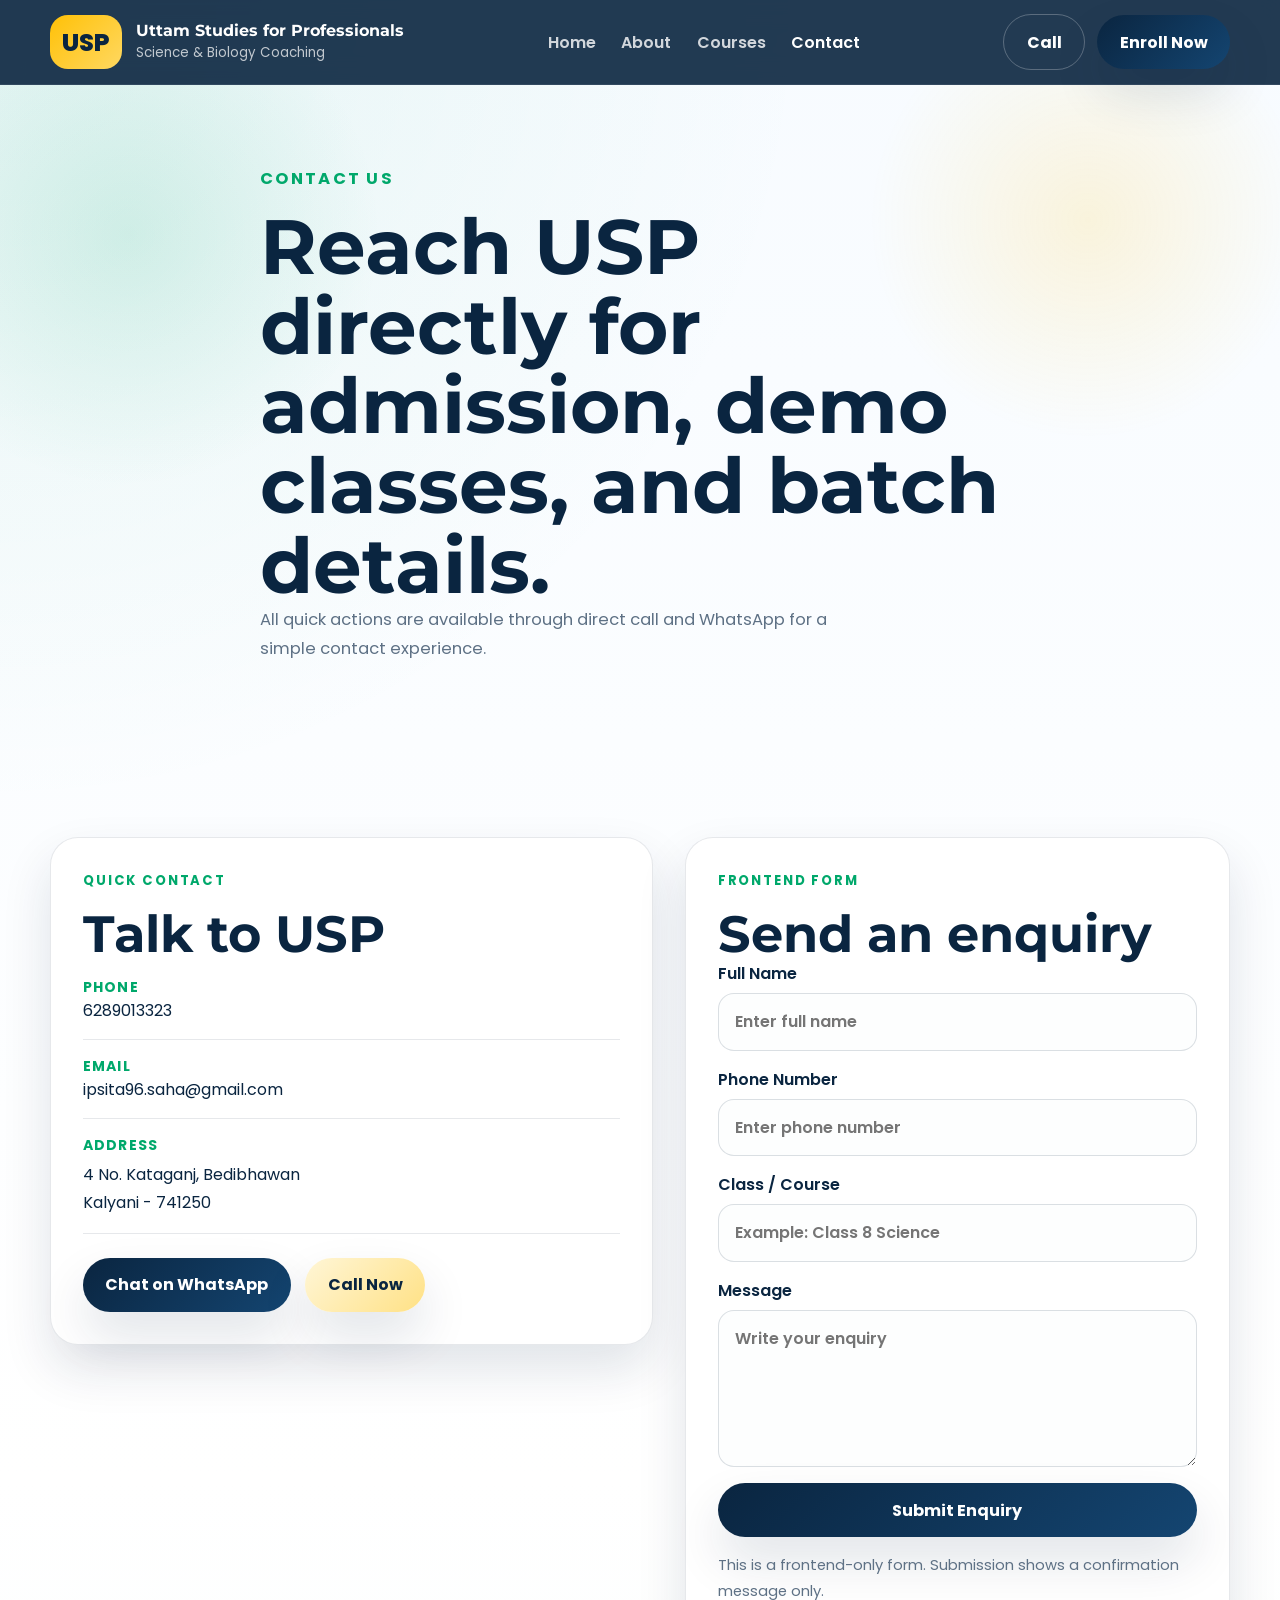
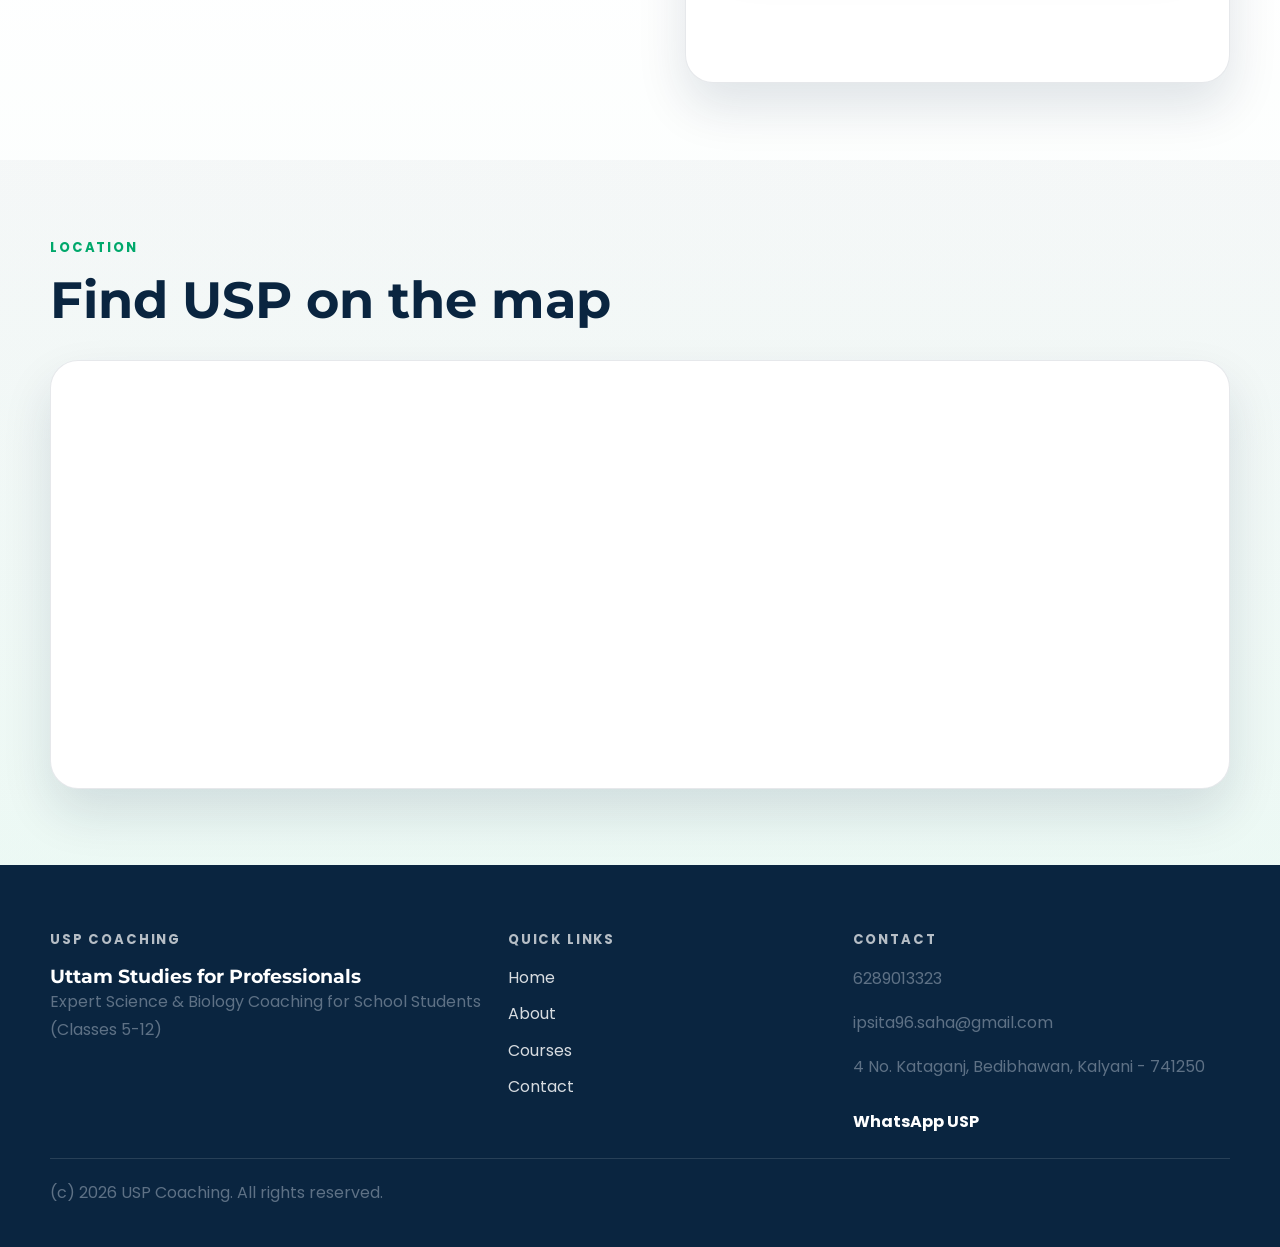
==== contact.html @ 81fa3f77 "first commi" ====
<!DOCTYPE html>
<html lang="en">
<head>
  <meta charset="UTF-8">
  <meta name="viewport" content="width=device-width, initial-scale=1.0">
  <title>Contact USP Coaching</title>
  <meta name="description" content="Contact USP Coaching through call, WhatsApp, email, address details, and a simple frontend enquiry form.">
  <link rel="preconnect" href="https://fonts.googleapis.com">
  <link rel="preconnect" href="https://fonts.gstatic.com" crossorigin>
  <link href="https://fonts.googleapis.com/css2?family=Montserrat:wght@600;700;800&family=Poppins:wght@400;500;600;700&display=swap" rel="stylesheet">
  <link rel="stylesheet" href="css/style.css">
</head>
<body data-page="contact">
  <div data-include="header"></div>
  <main>
    <section class="page-hero compact">
      <div class="container narrow reveal">
        <p class="section-label">Contact Us</p>
        <h1>Reach USP directly for admission, demo classes, and batch details.</h1>
        <p>All quick actions are available through direct call and WhatsApp for a simple contact experience.</p>
      </div>
    </section>
    <section class="section-block">
      <div class="container contact-layout">
        <div class="contact-card-panel reveal">
          <p class="section-label">Quick Contact</p>
          <h2>Talk to USP</h2>
          <div class="contact-item"><span>Phone</span><a href="tel:+916289013323">6289013323</a></div>
          <div class="contact-item"><span>Email</span><a href="mailto:ipsita96.saha@gmail.com">ipsita96.saha@gmail.com</a></div>
          <div class="contact-item"><span>Address</span><p>4 No. Kataganj, Bedibhawan<br>Kalyani - 741250</p></div>
          <div class="stacked-actions">
            <a class="btn btn-primary" href="https://wa.me/916289013323?text=Hello%20USP%2C%20please%20share%20admission%20details." target="_blank" rel="noreferrer">Chat on WhatsApp</a>
            <a class="btn btn-secondary" href="tel:+916289013323">Call Now</a>
          </div>
        </div>
        <div class="form-panel reveal">
          <p class="section-label">Frontend Form</p>
          <h2>Send an enquiry</h2>
          <form id="contactForm" class="contact-form">
            <label>Full Name<input type="text" name="name" placeholder="Enter full name" required></label>
            <label>Phone Number<input type="tel" name="phone" placeholder="Enter phone number" required></label>
            <label>Class / Course<input type="text" name="course" placeholder="Example: Class 8 Science"></label>
            <label>Message<textarea name="message" rows="5" placeholder="Write your enquiry"></textarea></label>
            <button class="btn btn-primary" type="submit">Submit Enquiry</button>
            <p class="form-note">This is a frontend-only form. Submission shows a confirmation message only.</p>
            <p id="formStatus" class="form-status" aria-live="polite"></p>
          </form>
        </div>
      </div>
    </section>
    <section class="section-block soft-bg">
      <div class="container">
        <div class="section-heading reveal">
          <p class="section-label">Location</p>
          <h2>Find USP on the map</h2>
        </div>
        <div class="map-frame reveal">
          <iframe title="USP Coaching location map" src="https://www.google.com/maps?q=Kalyani%20741250&z=14&output=embed" loading="lazy" referrerpolicy="no-referrer-when-downgrade"></iframe>
        </div>
      </div>
    </section>
  </main>
  <div data-include="footer"></div>
  <script src="js/script.js"></script>
</body>
</html>
---- css/style.css ----
:root {
  --primary: #0a2540;
  --secondary: #00a86b;
  --accent: #ffc107;
  --surface: #ffffff;
  --surface-soft: #f5fbff;
  --text: #16324d;
  --muted: #5e7185;
  --border: rgba(10, 37, 64, 0.1);
  --shadow: 0 24px 50px rgba(10, 37, 64, 0.12);
  --radius-lg: 28px;
  --radius-md: 20px;
  --container: 1180px;
}

* { box-sizing: border-box; }
html { scroll-behavior: smooth; }
body {
  margin: 0;
  font-family: "Poppins", sans-serif;
  color: var(--text);
  background:
    radial-gradient(circle at top left, rgba(0, 168, 107, 0.08), transparent 26%),
    linear-gradient(180deg, #f7fbff 0%, #ffffff 52%, #f2fbf8 100%);
}
img { max-width: 100%; display: block; }
a { color: inherit; text-decoration: none; }
button, input, textarea { font: inherit; }
.container { width: min(var(--container), calc(100% - 2rem)); margin: 0 auto; }
.narrow { max-width: 760px; }
.section-label {
  margin: 0 0 0.8rem;
  font-size: 0.82rem;
  text-transform: uppercase;
  letter-spacing: 0.14em;
  color: var(--secondary);
  font-weight: 700;
}
.section-label.light { color: rgba(255, 255, 255, 0.7); }
h1, h2, h3, .brand-copy strong { margin: 0; font-family: "Montserrat", sans-serif; }
p { margin-top: 0; line-height: 1.75; color: var(--muted); }

.btn {
  display: inline-flex;
  align-items: center;
  justify-content: center;
  min-height: 52px;
  padding: 0.9rem 1.4rem;
  border-radius: 999px;
  border: 0;
  cursor: pointer;
  font-weight: 700;
  transition: transform 180ms ease, box-shadow 180ms ease, background 180ms ease;
}
.btn:hover { transform: translateY(-2px); }
.btn-primary { background: linear-gradient(135deg, var(--primary), #144571); color: #fff; box-shadow: var(--shadow); }
.btn-primary.gold { background: linear-gradient(135deg, var(--accent), #ffb300); color: var(--primary); }
.btn-secondary { background: linear-gradient(135deg, #fff6d7, #ffe185); color: var(--primary); box-shadow: var(--shadow); }
.btn-secondary.light { background: rgba(255, 255, 255, 0.12); border: 1px solid rgba(255, 255, 255, 0.2); color: #fff; box-shadow: none; }
.btn-outline { background: transparent; border: 1px solid rgba(255, 255, 255, 0.26); color: #fff; }

.site-header {
  position: sticky;
  top: 0;
  z-index: 100;
  backdrop-filter: blur(12px);
  background: rgba(10, 37, 64, 0.9);
  border-bottom: 1px solid rgba(255, 255, 255, 0.08);
}
.navbar {
  display: grid;
  grid-template-columns: auto 1fr auto;
  align-items: center;
  gap: 1rem;
  min-height: 84px;
}
.brand-link { display: inline-flex; align-items: center; gap: 0.9rem; }
.brand-badge {
  display: inline-flex;
  align-items: center;
  justify-content: center;
  width: 72px;
  height: 54px;
  border-radius: 18px;
  background: linear-gradient(135deg, var(--accent), #ffd861);
  color: var(--primary);
  font-size: 1.55rem;
  font-weight: 800;
}
.brand-copy strong, .brand-copy small { display: block; color: #fff; }
.brand-copy small { margin-top: 0.18rem; opacity: 0.72; }
.site-nav { display: inline-flex; justify-content: center; gap: 1.6rem; }
.site-nav a { color: rgba(255, 255, 255, 0.8); font-weight: 600; }
.site-nav a.is-active { color: #fff; }
.nav-actions { display: inline-flex; align-items: center; gap: 0.75rem; }
.nav-toggle { display: none; width: 48px; height: 48px; background: transparent; border: 0; padding: 0; }
.nav-toggle span { display: block; width: 24px; height: 2px; margin: 5px auto; background: #fff; }

.hero-section, .page-hero { position: relative; padding: 5rem 0; }
.hero-section::before, .page-hero::before {
  content: "";
  position: absolute;
  inset: 0;
  background:
    radial-gradient(circle at 85% 20%, rgba(255, 193, 7, 0.14), transparent 18%),
    radial-gradient(circle at 10% 22%, rgba(0, 168, 107, 0.12), transparent 20%);
  pointer-events: none;
}
.hero-grid, .split-layout, .contact-layout {
  display: grid;
  grid-template-columns: 1.05fr 0.95fr;
  gap: 2rem;
  align-items: center;
}
.hero-content h1, .page-hero h1 {
  font-size: clamp(2.7rem, 6vw, 4.8rem);
  line-height: 1.04;
  color: var(--primary);
}
.hero-text, .page-hero p { font-size: 1.03rem; max-width: 620px; }
.hero-actions, .cta-buttons, .stacked-actions, .faculty-actions { display: flex; flex-wrap: wrap; gap: 0.9rem; }
.hero-points { display: flex; flex-wrap: wrap; gap: 0.8rem; margin-top: 1.6rem; }
.hero-points span, .hero-photo-note, .board-pill, .mini-tag { padding: 0.68rem 0.95rem; border-radius: 999px; font-weight: 600; }
.hero-points span { background: rgba(10, 37, 64, 0.06); color: var(--primary); }

.hero-media { position: relative; min-height: 580px; }
.hero-photo-card, .image-panel, .course-preview-card, .info-card, .testimonial-card, .stat-card, .contact-card-panel, .form-panel, .faculty-panel, .detailed-course-card, .map-frame, .cta-banner {
  background: var(--surface);
  border: 1px solid var(--border);
  box-shadow: var(--shadow);
}
.hero-photo-card {
  position: absolute;
  inset: 0 2rem 2rem 0;
  overflow: hidden;
  border-radius: 34px;
}
.hero-photo-card img { width: 100%; height: 100%; object-fit: cover; }
.hero-photo-card::after {
  content: "";
  position: absolute;
  inset: 0;
  background: linear-gradient(180deg, rgba(10, 37, 64, 0.04), rgba(10, 37, 64, 0.4));
}
.hero-photo-note { position: absolute; left: 1.2rem; bottom: 1.2rem; z-index: 1; background: rgba(255, 255, 255, 0.9); color: var(--primary); }
.hero-floating-card {
  position: absolute;
  display: grid;
  gap: 0.25rem;
  padding: 1rem 1.1rem;
  border-radius: 24px;
  color: #fff;
  box-shadow: var(--shadow);
}
.hero-floating-card strong { font-size: 1.1rem; }
.hero-floating-card span { opacity: 0.9; }
.card-accent-blue { top: 2rem; left: 1.5rem; background: linear-gradient(135deg, #0d5f9c, #1c8ad5); }
.card-accent-green { background: linear-gradient(135deg, #00925d, #00b977); }
.hero-floating-card.bottom { right: 0; bottom: 0; }

.stats-strip { margin-top: -1.2rem; padding-bottom: 1rem; }
.stats-grid, .cards-grid, .feature-grid, .boards-grid { display: grid; gap: 1.25rem; }
.stats-grid { grid-template-columns: repeat(4, minmax(0, 1fr)); }
.cards-grid.two-col { grid-template-columns: repeat(2, minmax(0, 1fr)); }
.feature-grid, .cards-grid.three-col { grid-template-columns: repeat(2, minmax(0, 1fr)); }
.cards-grid.four-col { grid-template-columns: repeat(4, minmax(0, 1fr)); }
.stat-card, .info-card, .testimonial-card { padding: 1.6rem; border-radius: var(--radius-md); }
.stat-card strong { display: block; color: var(--primary); font-size: 1.45rem; font-family: "Montserrat", sans-serif; }
.stat-card span { display: block; margin-top: 0.35rem; color: var(--muted); }

.section-block { padding: 4.8rem 0; }
.soft-bg { background: linear-gradient(180deg, rgba(10, 37, 64, 0.03), rgba(0, 168, 107, 0.04)); }
.section-heading { max-width: 700px; margin-bottom: 2rem; }
.section-heading h2, .content-panel h2, .cta-banner h2, .contact-card-panel h2, .form-panel h2, .faculty-panel h2, .detailed-course-body h2 {
  font-size: clamp(2rem, 4vw, 3.2rem);
  line-height: 1.08;
  color: var(--primary);
}
.course-preview-card, .detailed-course-card { overflow: hidden; border-radius: var(--radius-lg); }
.course-preview-card img, .detailed-course-card img, .image-panel img { width: 100%; height: 260px; object-fit: cover; }
.course-preview-body, .detailed-course-body { padding: 1.6rem; }
.mini-tag { display: inline-flex; background: rgba(0, 168, 107, 0.12); color: var(--secondary); }
.text-link { display: inline-flex; margin-top: 1rem; color: var(--primary); font-weight: 700; }
.content-panel, .contact-card-panel, .form-panel, .faculty-panel { padding: 2rem; border-radius: var(--radius-lg); }
.image-panel { overflow: hidden; border-radius: var(--radius-lg); }
.testimonial-card p { font-style: italic; }
.testimonial-card strong { color: var(--primary); }

.cta-banner-section { padding: 0 0 5rem; }
.cta-banner {
  display: flex;
  align-items: center;
  justify-content: space-between;
  gap: 1.5rem;
  padding: 2.2rem;
  border-radius: 32px;
  background: linear-gradient(135deg, var(--primary) 0%, #123d65 55%, #0a7a53 100%);
  color: #fff;
}
.cta-banner h2, .site-footer h3 { color: #fff; }
.cta-banner p { color: rgba(255, 255, 255, 0.78); }
.faculty-meta { color: var(--secondary); font-weight: 700; }
.detailed-course-grid { display: grid; gap: 1.5rem; }
.detailed-course-card { display: grid; grid-template-columns: 360px 1fr; }
.check-list { margin: 1rem 0 0; padding-left: 1.1rem; color: var(--muted); }
.check-list li + li { margin-top: 0.55rem; }
.boards-grid { grid-template-columns: repeat(4, minmax(0, 1fr)); }
.board-pill { text-align: center; background: #fff; border: 1px solid var(--border); color: var(--primary); box-shadow: var(--shadow); }

.contact-layout { align-items: start; }
.contact-item { padding: 1rem 0; border-bottom: 1px solid var(--border); }
.contact-item span {
  display: block;
  font-size: 0.88rem;
  font-weight: 700;
  text-transform: uppercase;
  letter-spacing: 0.08em;
  color: var(--secondary);
}
.contact-item a, .contact-item p { margin: 0.3rem 0 0; color: var(--primary); }
.stacked-actions { margin-top: 1.5rem; }
.contact-form { display: grid; gap: 1rem; }
.contact-form label { display: grid; gap: 0.45rem; color: var(--primary); font-weight: 600; }
.contact-form input, .contact-form textarea {
  width: 100%;
  padding: 0.95rem 1rem;
  border-radius: 16px;
  border: 1px solid rgba(10, 37, 64, 0.14);
  background: #fdfefe;
}
.form-note, .form-status { font-size: 0.92rem; }
.form-status { color: var(--secondary); font-weight: 600; }
.map-frame { overflow: hidden; border-radius: 28px; }
.map-frame iframe { width: 100%; height: 420px; border: 0; }

.site-footer {
  padding: 4rem 0 1.5rem;
  background: var(--primary);
  color: rgba(255, 255, 255, 0.84);
}
.footer-grid { display: grid; grid-template-columns: 1.15fr 0.85fr 1fr; gap: 1.5rem; }
.footer-links { display: grid; gap: 0.7rem; }
.footer-whatsapp { display: inline-flex; margin-top: 0.75rem; color: #fff; font-weight: 700; }
.footer-bottom { padding-top: 1.25rem; margin-top: 1.5rem; border-top: 1px solid rgba(255, 255, 255, 0.12); }

.reveal { opacity: 0; transform: translateY(24px); animation: riseIn 0.7s ease forwards; }
.reveal:nth-child(2) { animation-delay: 0.08s; }
.reveal:nth-child(3) { animation-delay: 0.16s; }
.reveal:nth-child(4) { animation-delay: 0.24s; }
@keyframes riseIn { to { opacity: 1; transform: translateY(0); } }

@media (max-width: 1024px) {
  .navbar, .hero-grid, .split-layout, .contact-layout, .detailed-course-card, .footer-grid { grid-template-columns: 1fr; }
  .navbar { grid-template-columns: auto auto; justify-content: space-between; }
  .site-nav, .nav-actions { display: none; width: 100%; }
  .site-header.is-open .site-nav, .site-header.is-open .nav-actions {
    display: flex;
    flex-direction: column;
    align-items: stretch;
    grid-column: 1 / -1;
  }
  .site-header.is-open .site-nav { gap: 1rem; padding: 1rem 0 0.4rem; }
  .site-header.is-open .nav-actions { padding-bottom: 1rem; }
  .nav-toggle { display: inline-block; }
  .stats-grid, .cards-grid.four-col, .boards-grid { grid-template-columns: repeat(2, minmax(0, 1fr)); }
  .hero-media { min-height: 500px; }
  .hero-photo-card { inset: 0 0 2rem 0; }
}

@media (max-width: 720px) {
  .hero-section, .page-hero, .section-block { padding: 4rem 0; }
  .feature-grid, .cards-grid.two-col, .cards-grid.three-col, .stats-grid, .boards-grid { grid-template-columns: 1fr; }
  .hero-content h1, .page-hero h1 { font-size: clamp(2.25rem, 13vw, 3.5rem); }
  .hero-media { min-height: 420px; }
  .hero-floating-card { position: static; margin-top: 1rem; }
  .hero-photo-card { position: relative; inset: auto; min-height: 320px; }
  .cta-banner { padding: 1.6rem; }
  .brand-copy strong { font-size: 0.95rem; }
  .brand-copy small { font-size: 0.78rem; }
}
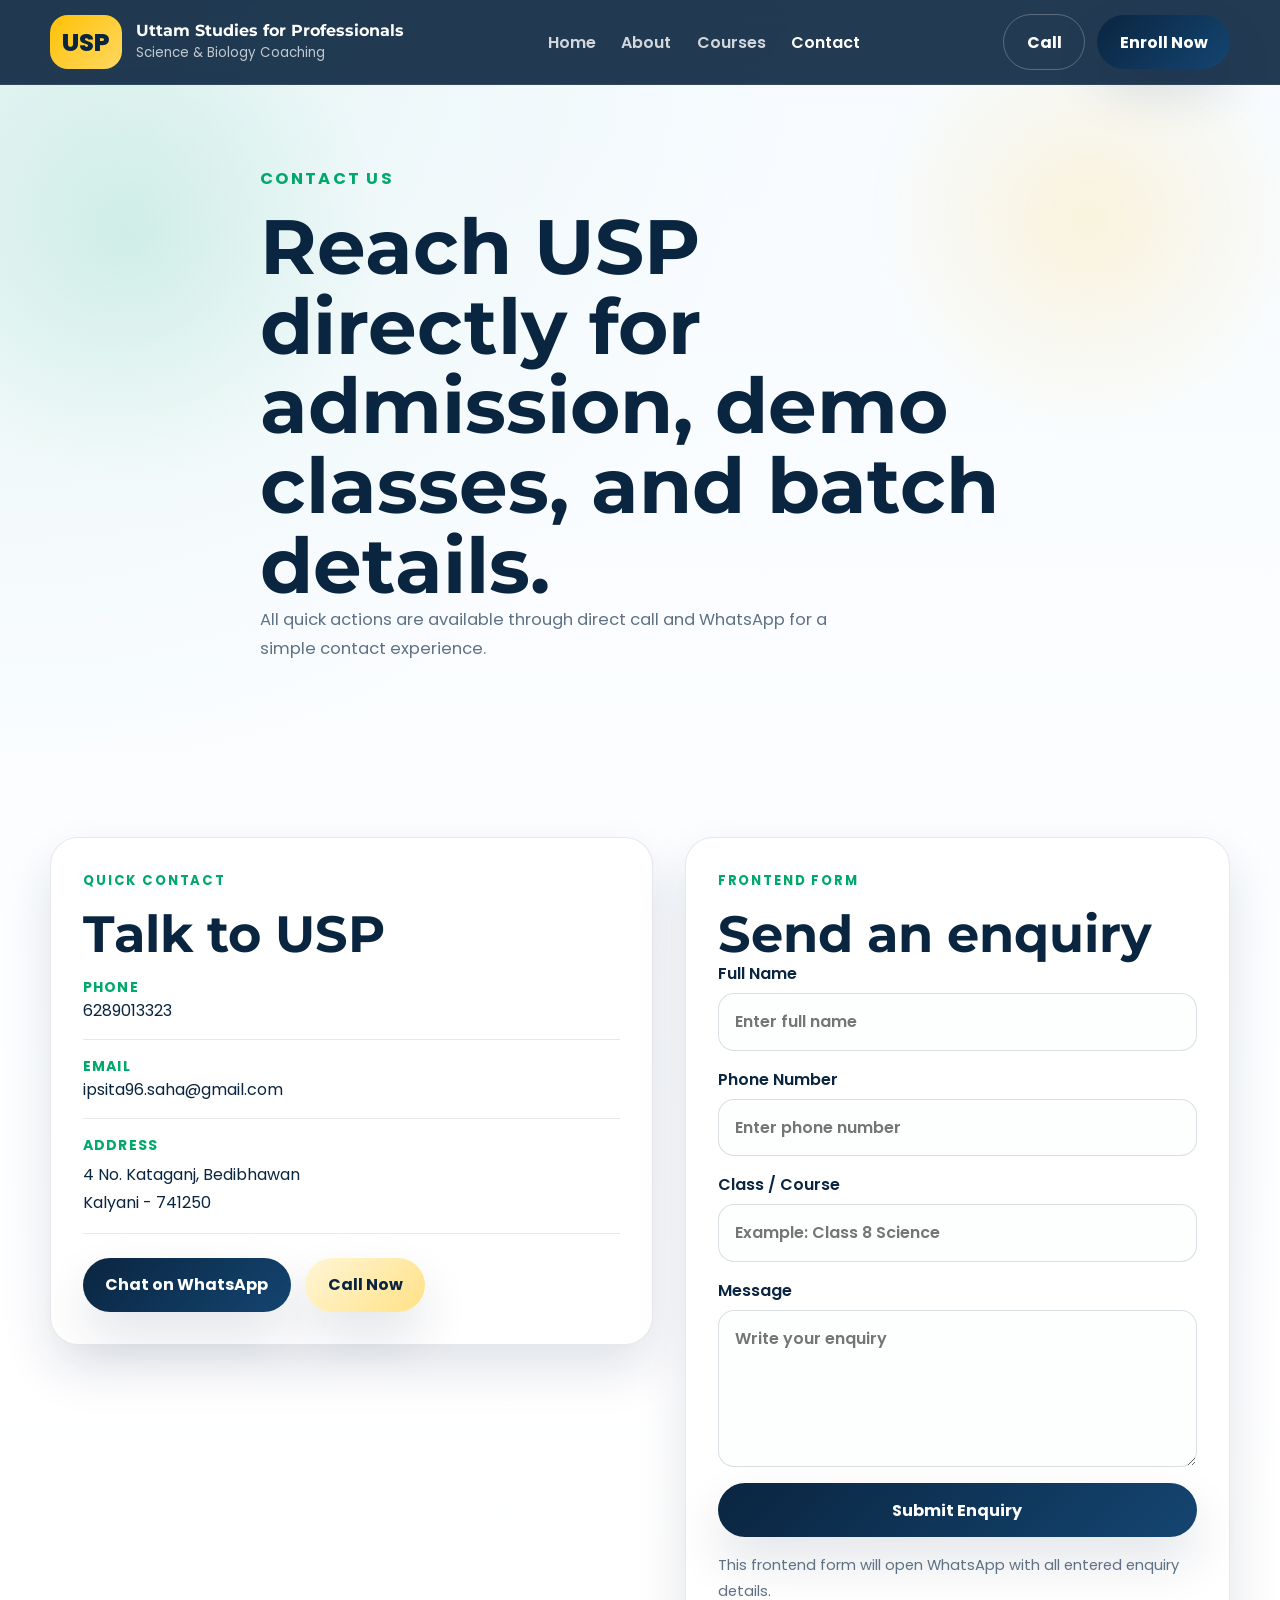
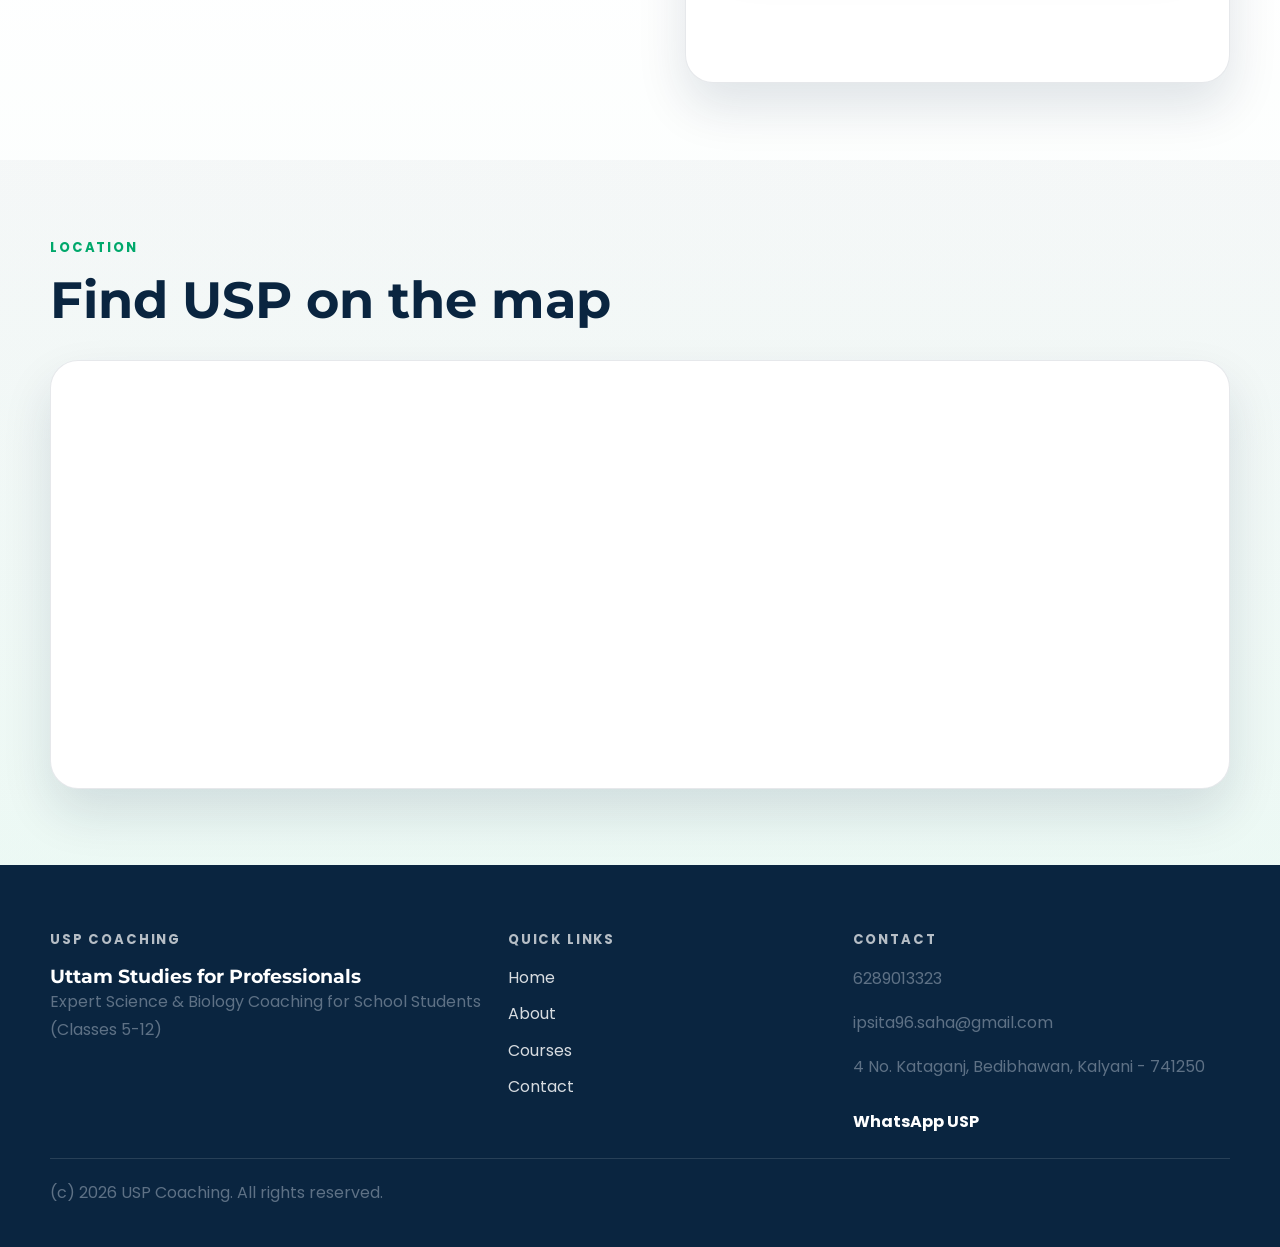
==== commit bfee794e: "inqury from" ====
--- a/contact.html
+++ b/contact.html
@@ -42,7 +42,7 @@
             <label>Class / Course<input type="text" name="course" placeholder="Example: Class 8 Science"></label>
             <label>Message<textarea name="message" rows="5" placeholder="Write your enquiry"></textarea></label>
             <button class="btn btn-primary" type="submit">Submit Enquiry</button>
-            <p class="form-note">This is a frontend-only form. Submission shows a confirmation message only.</p>
+            <p class="form-note">This frontend form will open WhatsApp with all entered enquiry details.</p>
             <p id="formStatus" class="form-status" aria-live="polite"></p>
           </form>
         </div>
